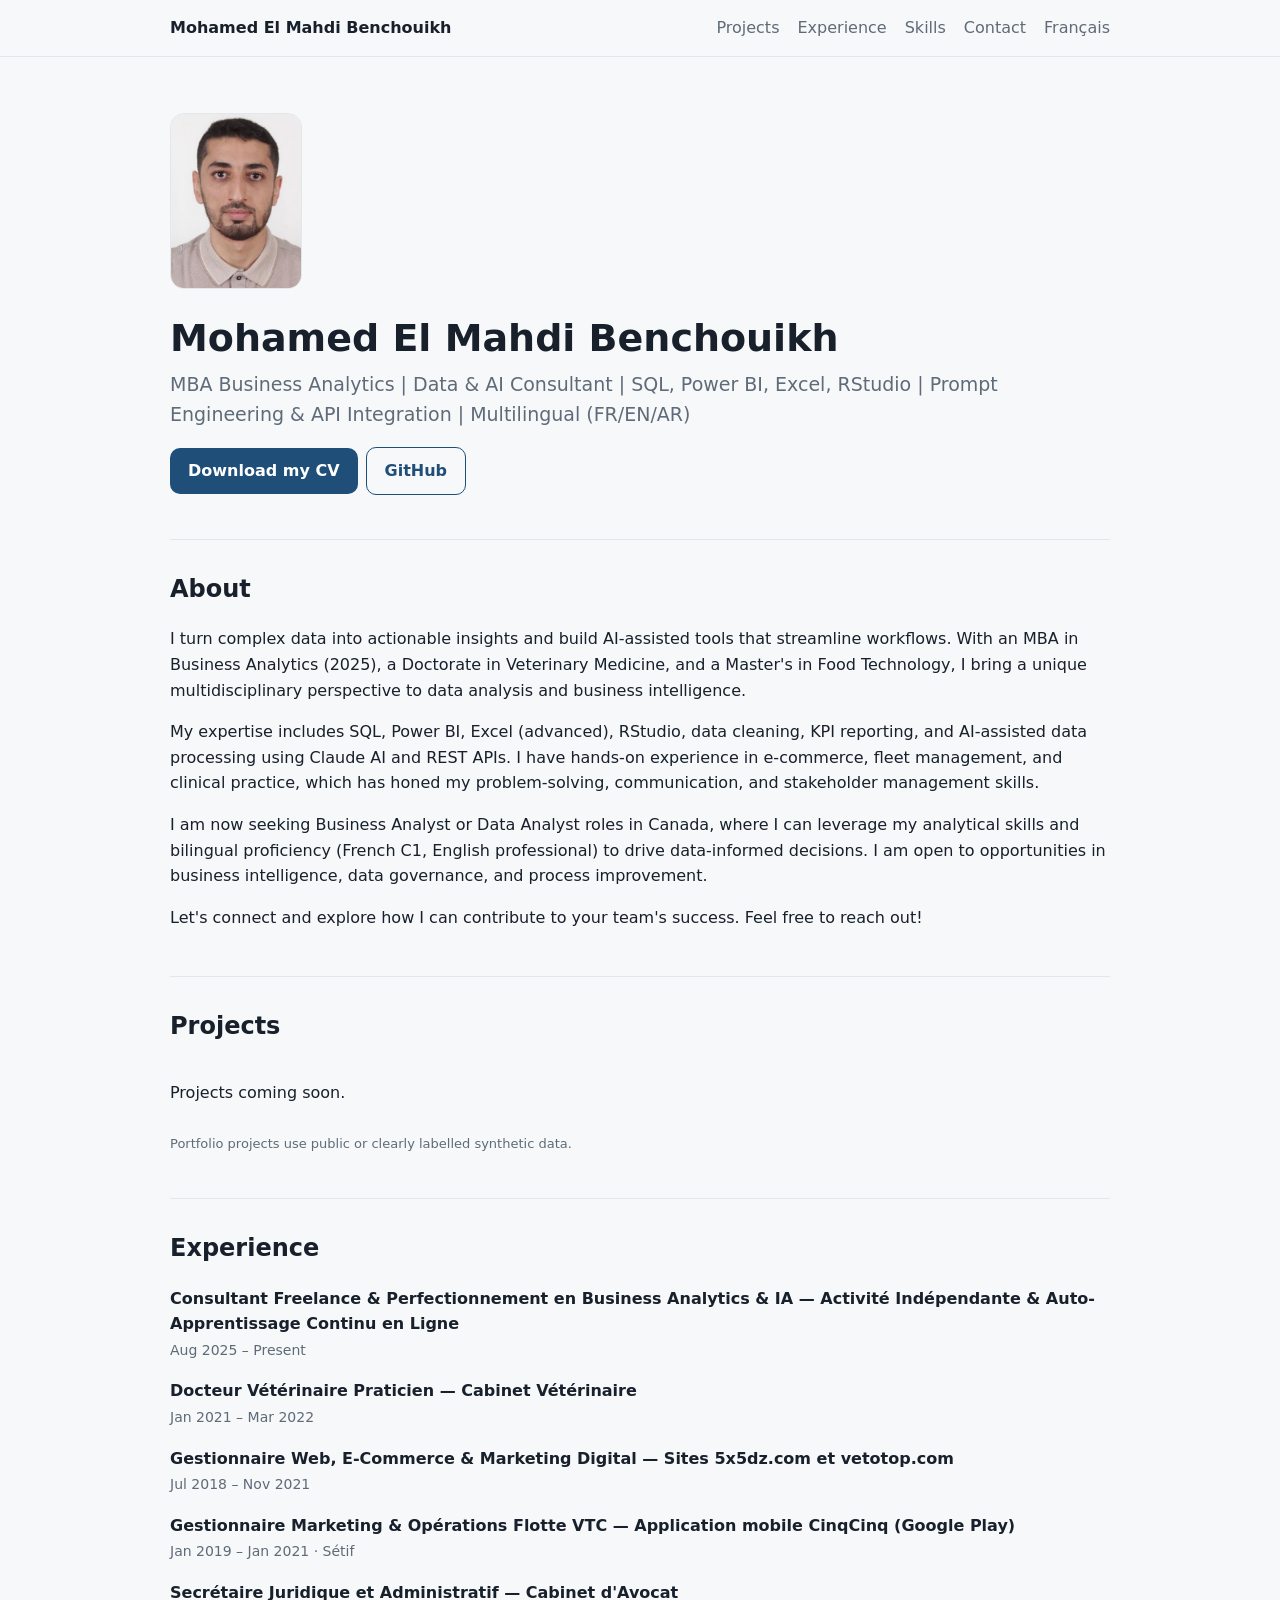
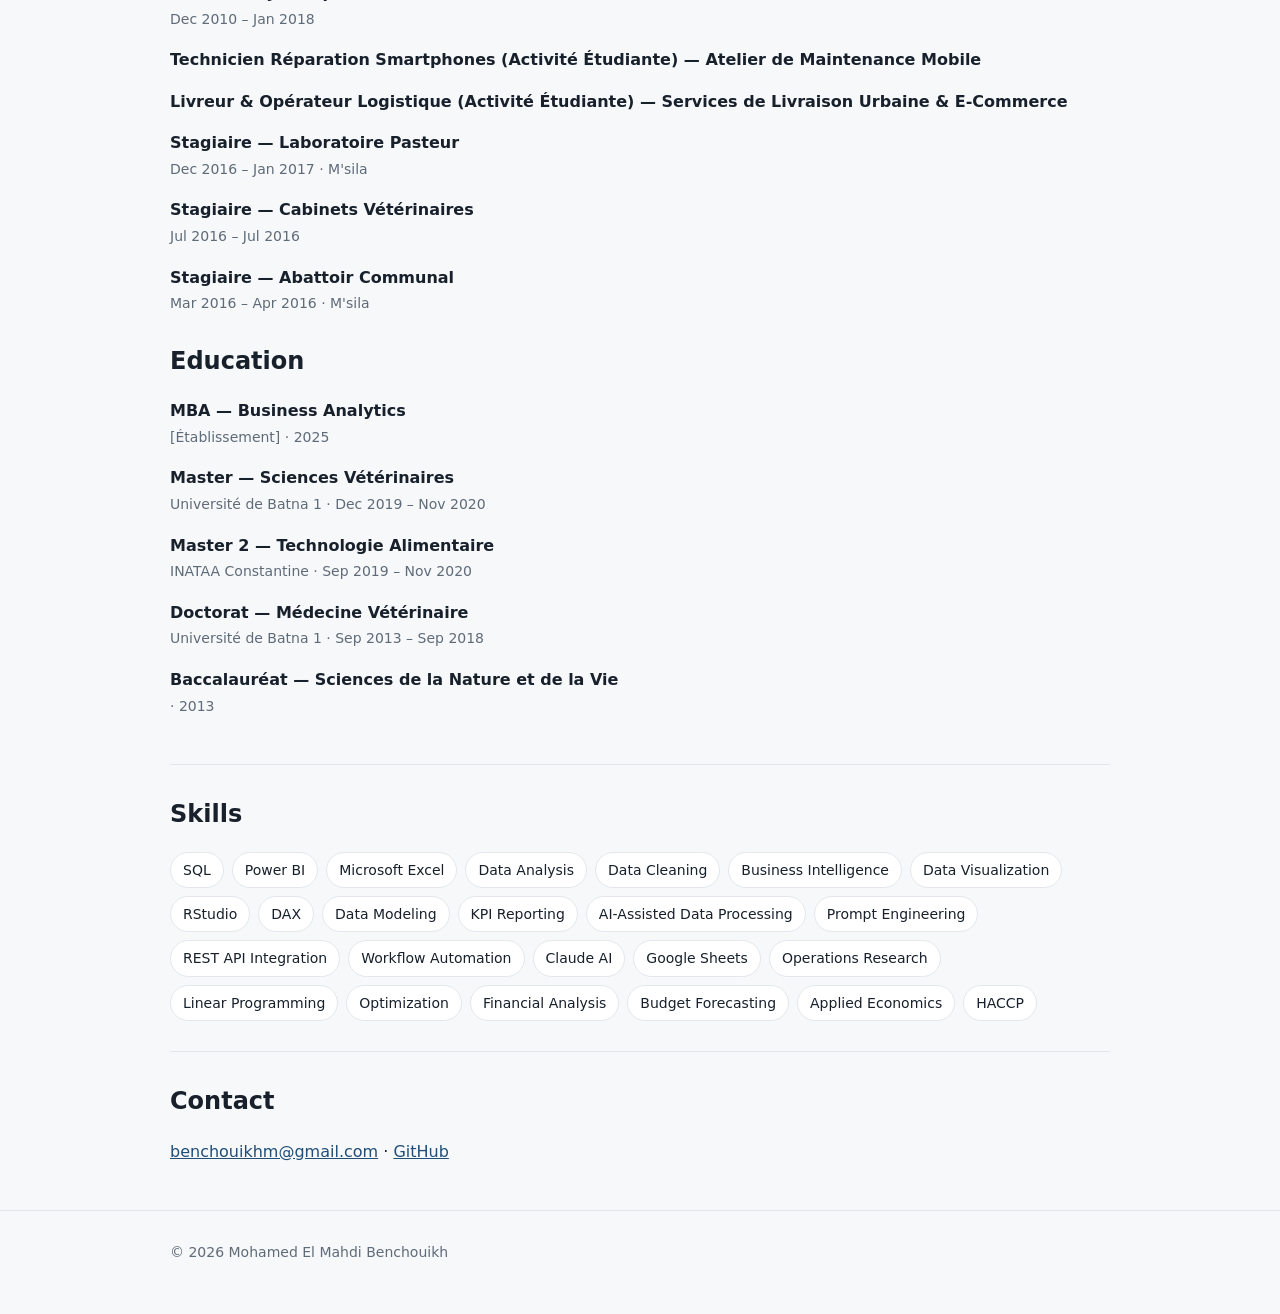
==== index.html @ 4b55a177 "Update portfolio" ====
<!doctype html>
<html lang="en">
<head>
<meta charset="utf-8" />
<meta name="viewport" content="width=device-width, initial-scale=1" />
<title>Mohamed El Mahdi Benchouikh — MBA Business Analytics</title>
<meta name="description" content="MBA Business Analytics | Data &amp; AI Consultant | SQL, Power BI, Excel, RStudio | Prompt Engineering &amp; API Integration | Multilingual (FR/EN/AR)" />
<link rel="stylesheet" href="assets/style.css" />
<link rel="alternate" hreflang="fr" href="https://bmmahdi.github.io/fr/" />
</head>
<body>
<nav><div class="wrap"><b>Mohamed El Mahdi Benchouikh</b><a href="#projects">Projects</a><a href="#experience">Experience</a><a href="#skills">Skills</a><a href="#contact">Contact</a><a href="fr/" lang="fr">Français</a></div></nav>
<main class="wrap">
<header class="hero">
<img src="assets/photo.jpg" alt="Mohamed El Mahdi Benchouikh" />
<div><h1>Mohamed El Mahdi Benchouikh</h1><p class="head">MBA Business Analytics | Data &amp; AI Consultant | SQL, Power BI, Excel, RStudio | Prompt Engineering &amp; API Integration | Multilingual (FR/EN/AR)</p>
<a class="btn" href="assets/cv-en.pdf">Download my CV</a><a class="btn ghost" href="https://github.com/bmmahdi">GitHub</a></div>
</header>
<section id="about"><h2>About</h2><p>I turn complex data into actionable insights and build AI-assisted tools that streamline workflows. With an MBA in Business Analytics (2025), a Doctorate in Veterinary Medicine, and a Master's in Food Technology, I bring a unique multidisciplinary perspective to data analysis and business intelligence.</p><p>My expertise includes SQL, Power BI, Excel (advanced), RStudio, data cleaning, KPI reporting, and AI-assisted data processing using Claude AI and REST APIs. I have hands-on experience in e-commerce, fleet management, and clinical practice, which has honed my problem-solving, communication, and stakeholder management skills.</p><p>I am now seeking Business Analyst or Data Analyst roles in Canada, where I can leverage my analytical skills and bilingual proficiency (French C1, English professional) to drive data-informed decisions. I am open to opportunities in business intelligence, data governance, and process improvement.</p><p>Let's connect and explore how I can contribute to your team's success. Feel free to reach out!</p></section>
<section id="projects"><h2>Projects</h2><div class="cards">
<p>Projects coming soon.</p>
</div><p style="color:var(--muted);font-size:13px">Portfolio projects use public or clearly labelled synthetic data.</p></section>
<section id="experience"><h2>Experience</h2>
<div class="item"><b>Consultant Freelance &amp; Perfectionnement en Business Analytics &amp; IA — Activité Indépendante &amp; Auto-Apprentissage Continu en Ligne</b><span>Aug 2025 – Present</span></div>
<div class="item"><b>Docteur Vétérinaire Praticien — Cabinet Vétérinaire</b><span>Jan 2021 – Mar 2022</span></div>
<div class="item"><b>Gestionnaire Web, E-Commerce &amp; Marketing Digital — Sites 5x5dz.com et vetotop.com</b><span>Jul 2018 – Nov 2021</span></div>
<div class="item"><b>Gestionnaire Marketing &amp; Opérations Flotte VTC — Application mobile CinqCinq (Google Play)</b><span>Jan 2019 – Jan 2021 · Sétif</span></div>
<div class="item"><b>Secrétaire Juridique et Administratif — Cabinet d'Avocat</b><span>Dec 2010 – Jan 2018</span></div>
<div class="item"><b>Technicien Réparation Smartphones (Activité Étudiante) — Atelier de Maintenance Mobile</b><span></span></div>
<div class="item"><b>Livreur &amp; Opérateur Logistique (Activité Étudiante) — Services de Livraison Urbaine &amp; E-Commerce</b><span></span></div>
<div class="item"><b>Stagiaire — Laboratoire Pasteur</b><span>Dec 2016 – Jan 2017 · M'sila</span></div>
<div class="item"><b>Stagiaire — Cabinets Vétérinaires</b><span>Jul 2016 – Jul 2016</span></div>
<div class="item"><b>Stagiaire — Abattoir Communal</b><span>Mar 2016 – Apr 2016 · M'sila</span></div>
<h2 style="margin-top:26px">Education</h2>
<div class="item"><b>MBA — Business Analytics</b><span>[Établissement] · 2025</span></div>
<div class="item"><b>Master — Sciences Vétérinaires</b><span>Université de Batna 1 · Dec 2019 – Nov 2020</span></div>
<div class="item"><b>Master 2 — Technologie Alimentaire</b><span>INATAA Constantine · Sep 2019 – Nov 2020</span></div>
<div class="item"><b>Doctorat — Médecine Vétérinaire</b><span>Université de Batna 1 · Sep 2013 – Sep 2018</span></div>
<div class="item"><b>Baccalauréat — Sciences de la Nature et de la Vie</b><span> · 2013</span></div>

</section>
<section id="skills"><h2>Skills</h2><div class="chips"><span class="chip">SQL</span><span class="chip">Power BI</span><span class="chip">Microsoft Excel</span><span class="chip">Data Analysis</span><span class="chip">Data Cleaning</span><span class="chip">Business Intelligence</span><span class="chip">Data Visualization</span><span class="chip">RStudio</span><span class="chip">DAX</span><span class="chip">Data Modeling</span><span class="chip">KPI Reporting</span><span class="chip">AI-Assisted Data Processing</span><span class="chip">Prompt Engineering</span><span class="chip">REST API Integration</span><span class="chip">Workflow Automation</span><span class="chip">Claude AI</span><span class="chip">Google Sheets</span><span class="chip">Operations Research</span><span class="chip">Linear Programming</span><span class="chip">Optimization</span><span class="chip">Financial Analysis</span><span class="chip">Budget Forecasting</span><span class="chip">Applied Economics</span><span class="chip">HACCP</span></div></section>
<section id="contact"><h2>Contact</h2><p><a href="mailto:benchouikhm@gmail.com">benchouikhm@gmail.com</a> · <a href="https://github.com/bmmahdi">GitHub</a></p></section>
</main>
<footer><div class="wrap">© 2026 Mohamed El Mahdi Benchouikh</div></footer>
</body>
</html>
---- assets/style.css ----
:root{--bg:#f7f8fa;--panel:#fff;--text:#17202b;--muted:#5f6b78;--line:#e3e7ec;--accent:#1f4e79}
@media (prefers-color-scheme:dark){:root{--bg:#0e1319;--panel:#161c24;--text:#e8edf2;--muted:#9aa6b2;--line:#28313c;--accent:#80b4ea}}
*{box-sizing:border-box}html{scroll-behavior:smooth}body{margin:0;background:var(--bg);color:var(--text);font:16px/1.6 system-ui,"Segoe UI",Roboto,sans-serif}
a{color:var(--accent)}.wrap{max-width:980px;margin:auto;padding:0 20px}
nav{position:sticky;top:0;background:var(--bg);border-bottom:1px solid var(--line);z-index:2}nav .wrap{display:flex;gap:18px;align-items:center;height:56px;overflow-x:auto}
nav b{margin-right:auto;white-space:nowrap}nav a{text-decoration:none;color:var(--muted);white-space:nowrap}nav a:hover{color:var(--accent)}
.hero{display:flex;gap:28px;align-items:center;padding:56px 0 36px;flex-wrap:wrap}.hero img{width:132px;height:176px;object-fit:cover;border-radius:14px;border:1px solid var(--line)}
.hero h1{font-size:38px;line-height:1.15;margin:0}.hero .head{font-size:19px;color:var(--muted);margin:8px 0 18px}
.btn{display:inline-block;padding:10px 18px;border-radius:10px;background:var(--accent);color:#fff;text-decoration:none;font-weight:600;margin:0 8px 8px 0}
.btn.ghost{background:transparent;color:var(--accent);border:1px solid var(--accent)}
section{padding:30px 0;border-top:1px solid var(--line)}h2{font-size:24px;margin:0 0 18px}
.cards{display:grid;grid-template-columns:repeat(auto-fit,minmax(min(100%,280px),1fr));gap:16px}
.card{background:var(--panel);border:1px solid var(--line);border-radius:14px;padding:18px;display:flex;flex-direction:column;gap:8px}
.card h3{margin:0;font-size:18px}.card p{margin:0;color:var(--muted)}.tags{display:flex;flex-wrap:wrap;gap:6px}
.tag{font-size:12px;padding:2px 10px;border-radius:999px;border:1px solid var(--line);color:var(--muted)}
.links{margin-top:auto;display:flex;gap:14px}.item{margin-bottom:16px}.item b{display:block}.item span{color:var(--muted);font-size:14px}
.chips{display:flex;flex-wrap:wrap;gap:8px}.chip{padding:6px 12px;border-radius:999px;background:var(--panel);border:1px solid var(--line);font-size:14px}
footer{padding:30px 0 50px;color:var(--muted);font-size:14px;border-top:1px solid var(--line)}
@media (forced-colors:active){.btn{border:2px solid ButtonText}}
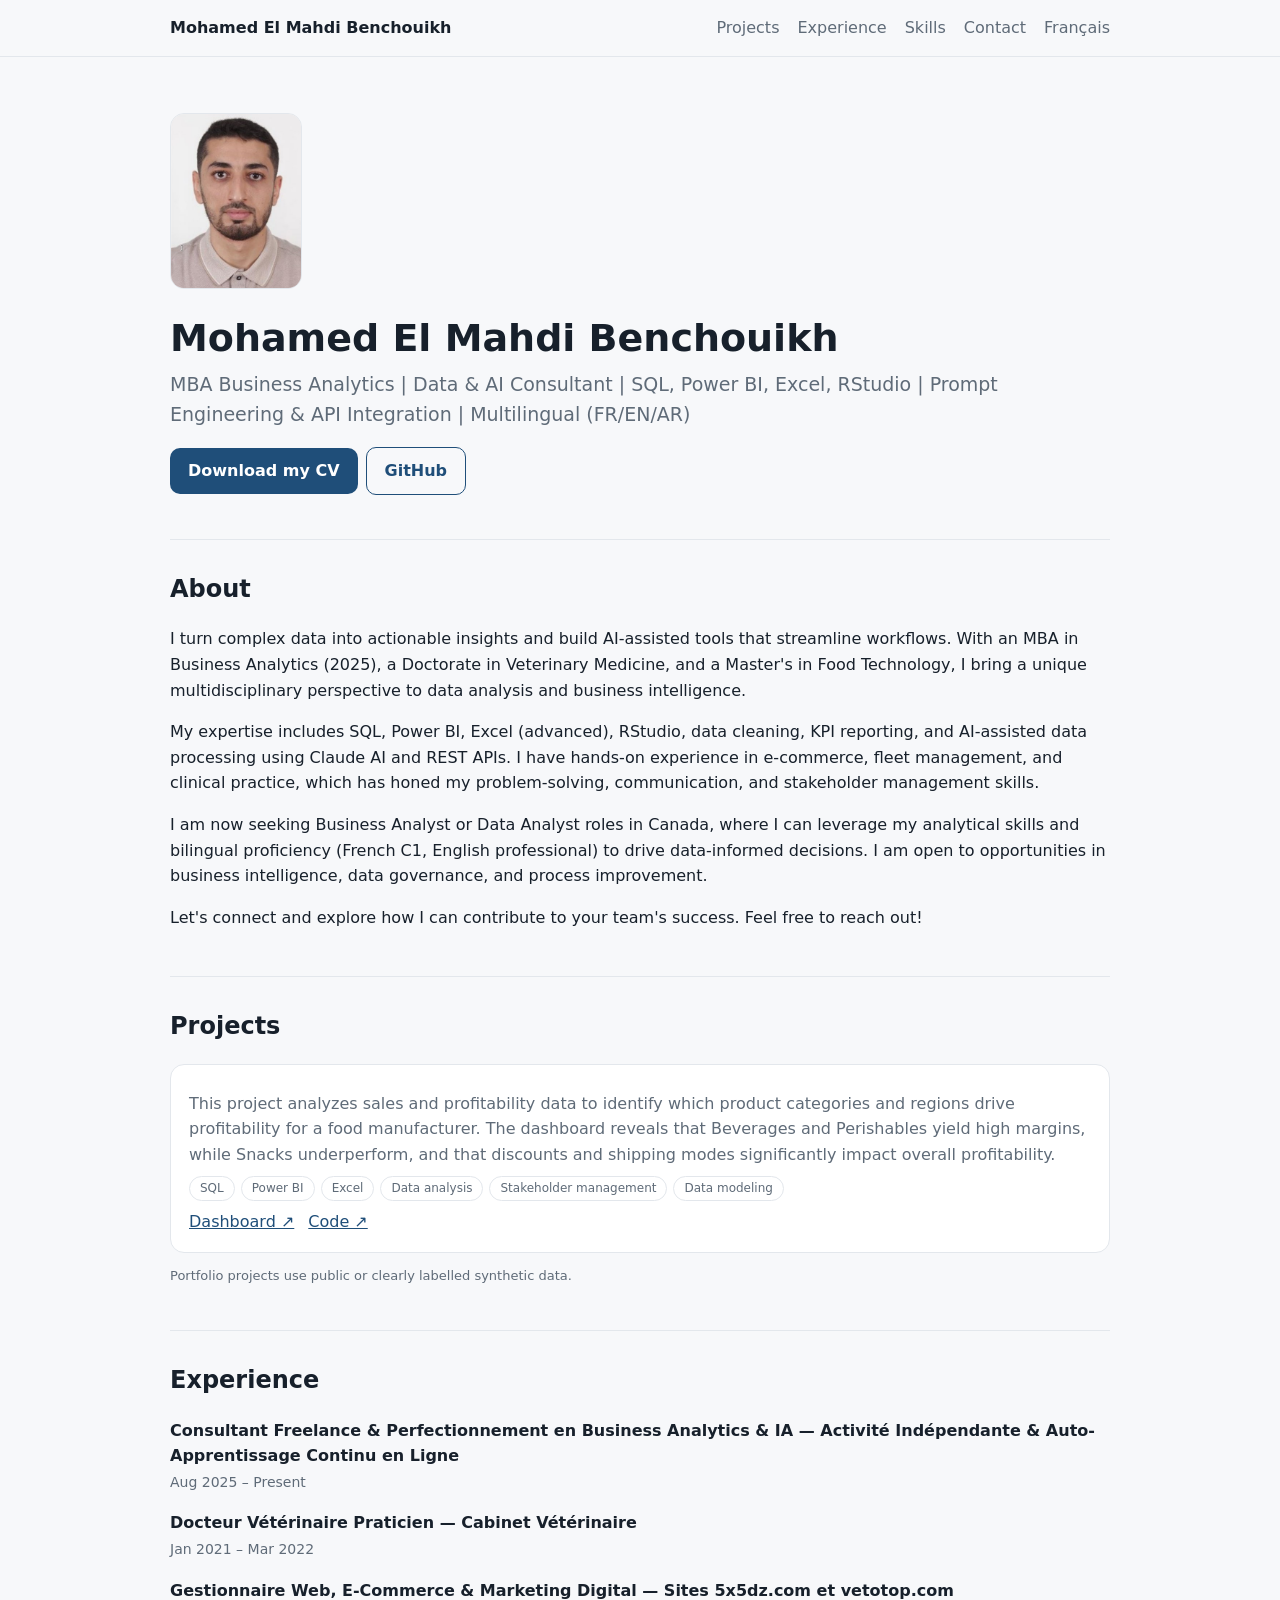
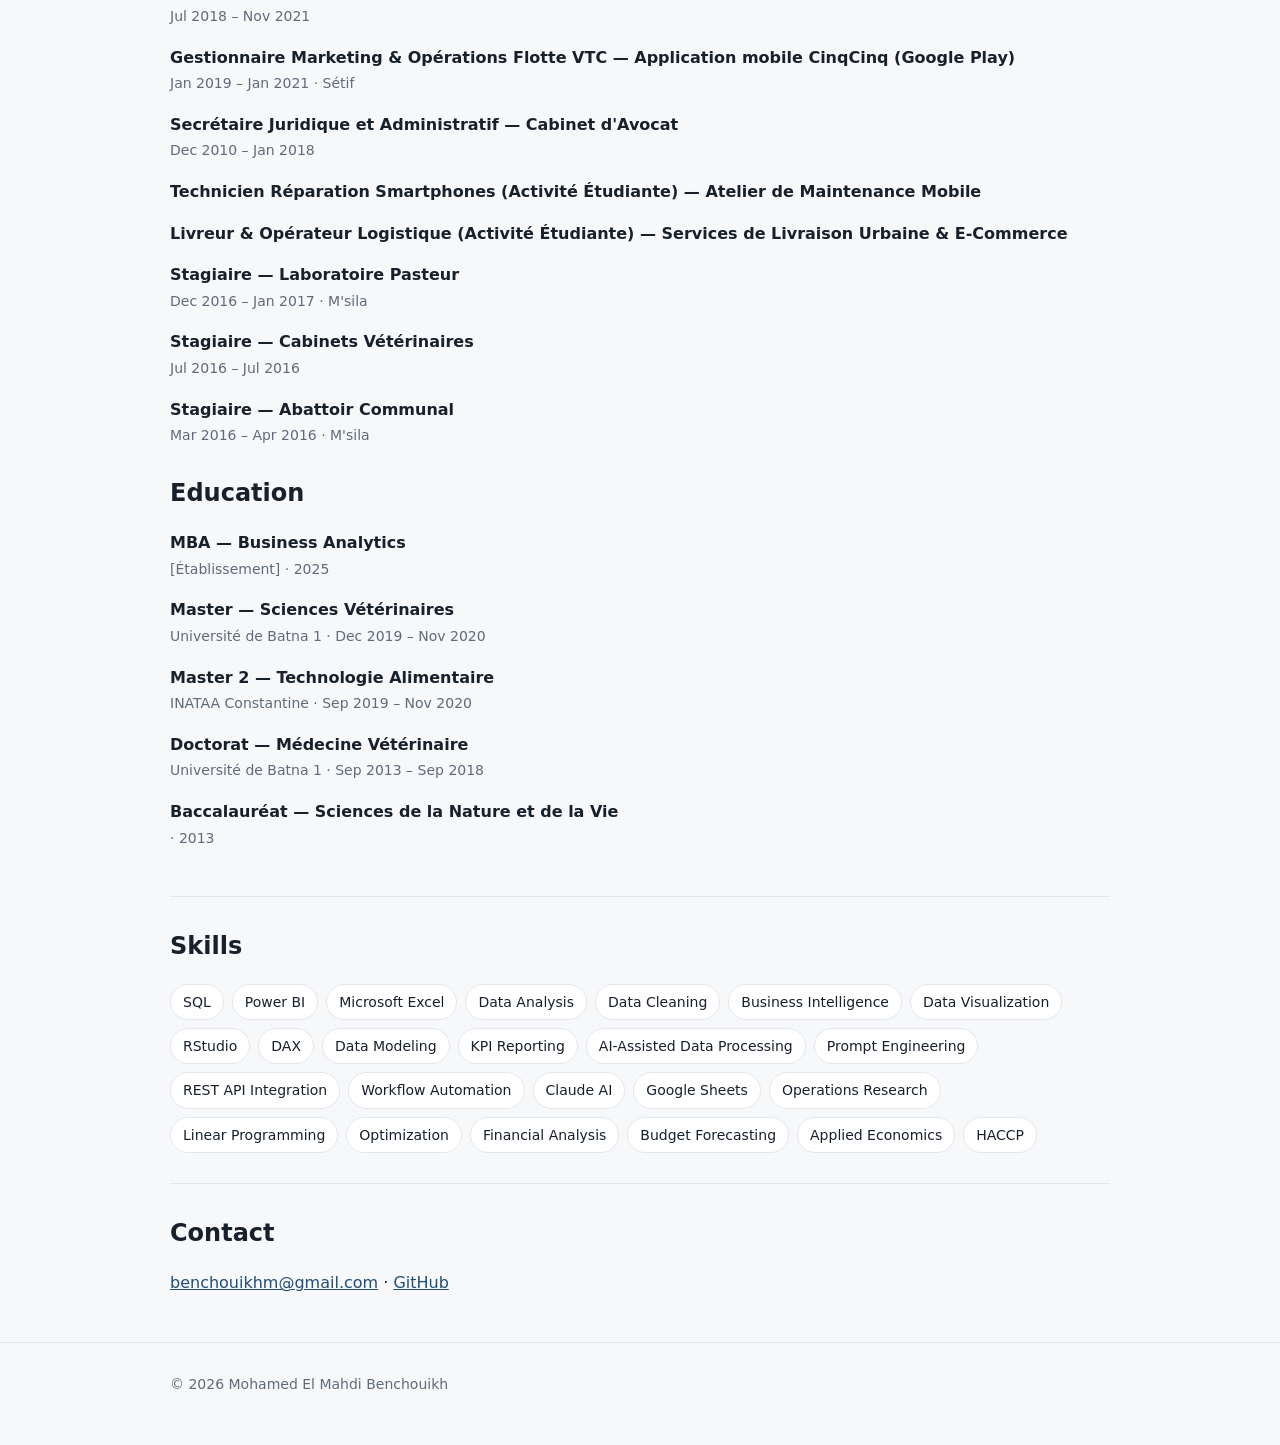
==== commit 5bd64497: "Update portfolio" ====
--- a/index.html
+++ b/index.html
@@ -18,7 +18,7 @@
 </header>
 <section id="about"><h2>About</h2><p>I turn complex data into actionable insights and build AI-assisted tools that streamline workflows. With an MBA in Business Analytics (2025), a Doctorate in Veterinary Medicine, and a Master's in Food Technology, I bring a unique multidisciplinary perspective to data analysis and business intelligence.</p><p>My expertise includes SQL, Power BI, Excel (advanced), RStudio, data cleaning, KPI reporting, and AI-assisted data processing using Claude AI and REST APIs. I have hands-on experience in e-commerce, fleet management, and clinical practice, which has honed my problem-solving, communication, and stakeholder management skills.</p><p>I am now seeking Business Analyst or Data Analyst roles in Canada, where I can leverage my analytical skills and bilingual proficiency (French C1, English professional) to drive data-informed decisions. I am open to opportunities in business intelligence, data governance, and process improvement.</p><p>Let's connect and explore how I can contribute to your team's success. Feel free to reach out!</p></section>
 <section id="projects"><h2>Projects</h2><div class="cards">
-<p>Projects coming soon.</p>
+<article class="card"><h3></h3><p>This project analyzes sales and profitability data to identify which product categories and regions drive profitability for a food manufacturer. The dashboard reveals that Beverages and Perishables yield high margins, while Snacks underperform, and that discounts and shipping modes significantly impact overall profitability.</p><div class="tags"><span class="tag">SQL</span><span class="tag">Power BI</span><span class="tag">Excel</span><span class="tag">Data analysis</span><span class="tag">Stakeholder management</span><span class="tag">Data modeling</span></div><div class="links"><a href="https://bmmahdi.github.io/food-supply-chain-sales-dashboard/">Dashboard ↗</a><a href="https://github.com/bmmahdi/food-supply-chain-sales-dashboard">Code ↗</a></div></article>
 </div><p style="color:var(--muted);font-size:13px">Portfolio projects use public or clearly labelled synthetic data.</p></section>
 <section id="experience"><h2>Experience</h2>
 <div class="item"><b>Consultant Freelance &amp; Perfectionnement en Business Analytics &amp; IA — Activité Indépendante &amp; Auto-Apprentissage Continu en Ligne</b><span>Aug 2025 – Present</span></div>
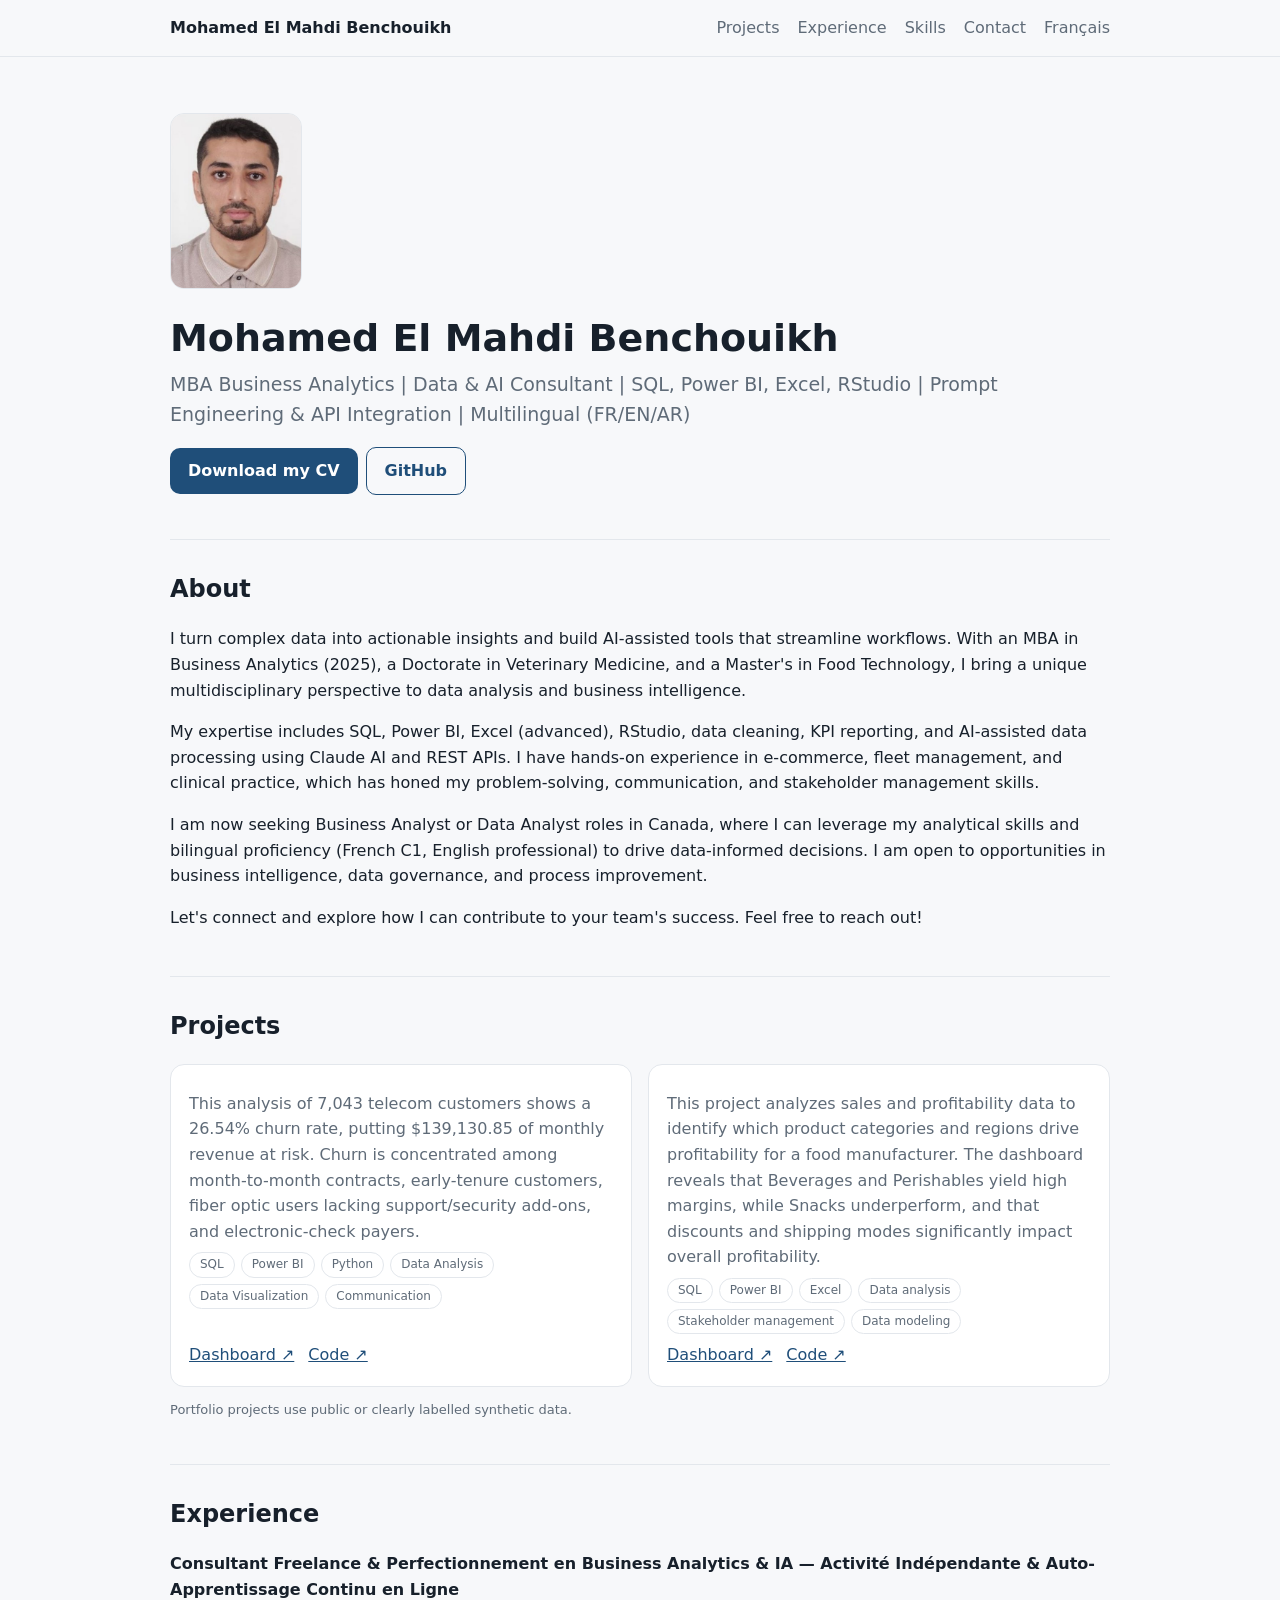
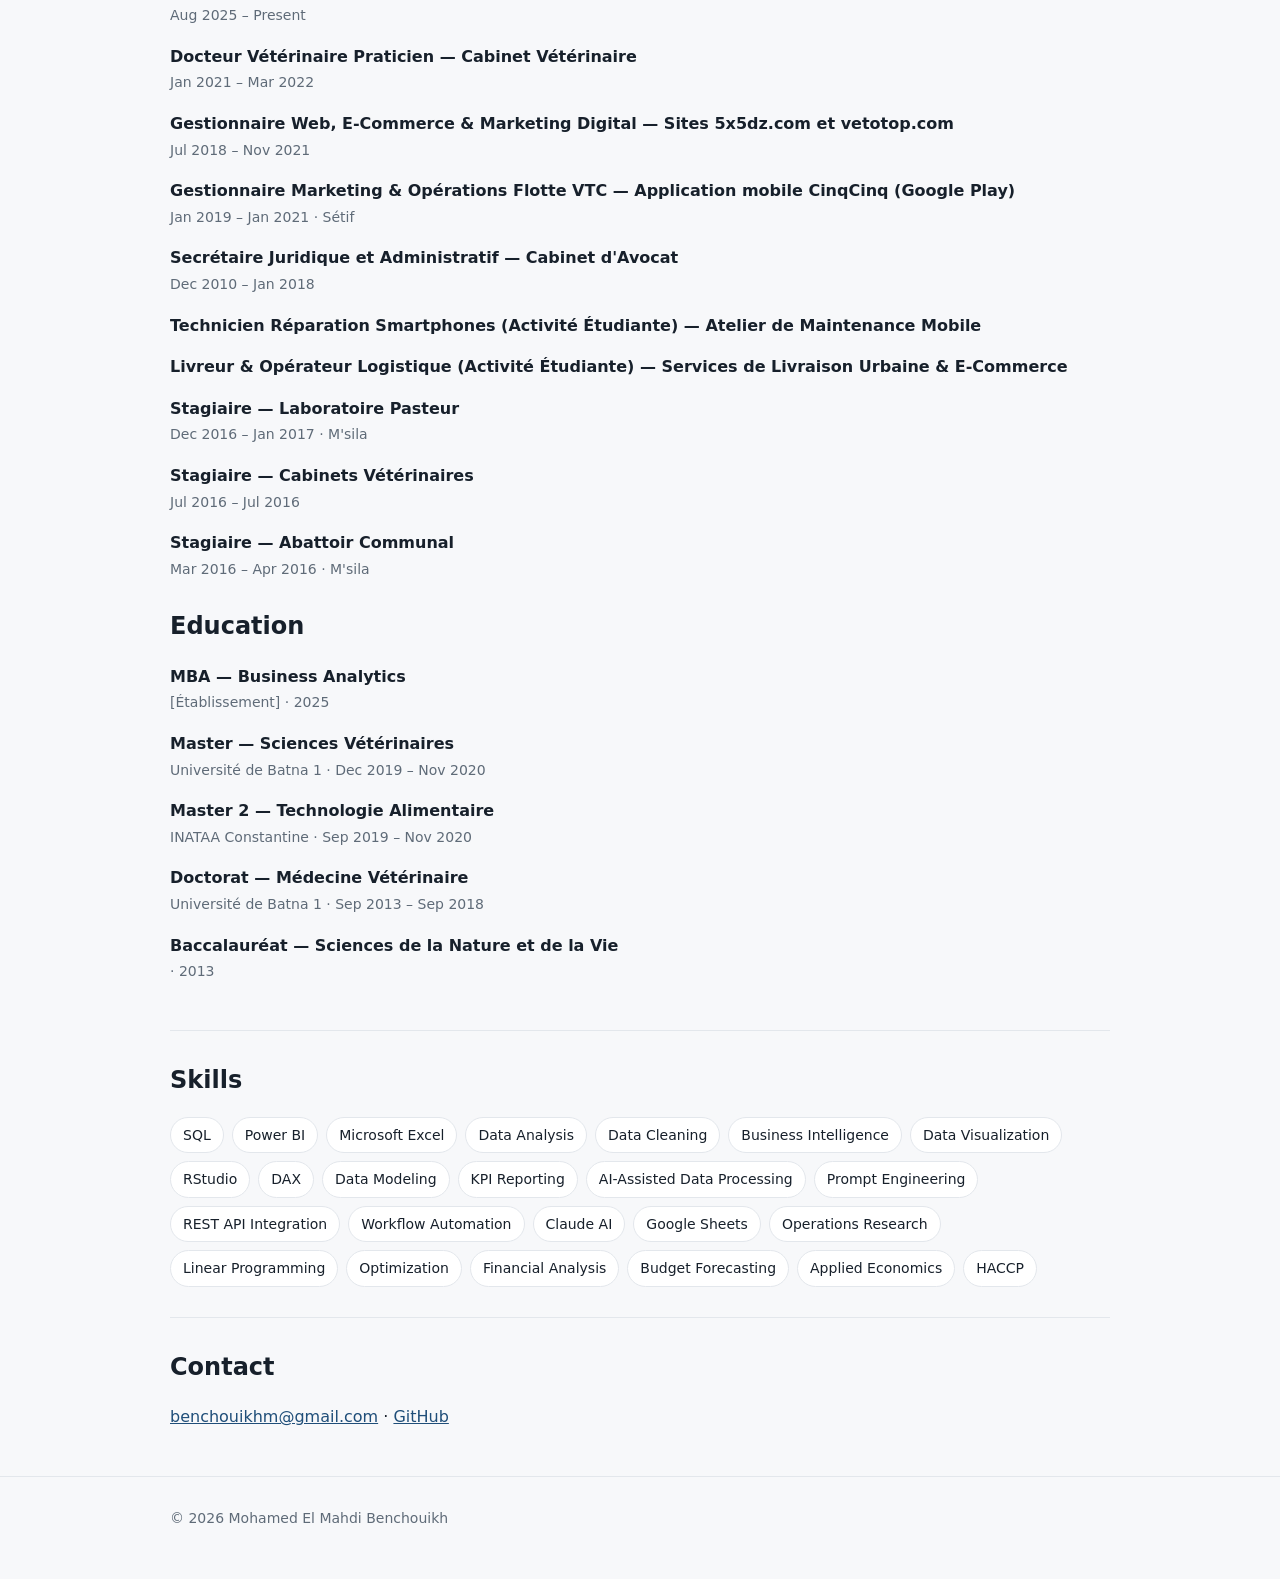
==== commit e93b4431: "Update portfolio" ====
--- a/index.html
+++ b/index.html
@@ -18,6 +18,7 @@
 </header>
 <section id="about"><h2>About</h2><p>I turn complex data into actionable insights and build AI-assisted tools that streamline workflows. With an MBA in Business Analytics (2025), a Doctorate in Veterinary Medicine, and a Master's in Food Technology, I bring a unique multidisciplinary perspective to data analysis and business intelligence.</p><p>My expertise includes SQL, Power BI, Excel (advanced), RStudio, data cleaning, KPI reporting, and AI-assisted data processing using Claude AI and REST APIs. I have hands-on experience in e-commerce, fleet management, and clinical practice, which has honed my problem-solving, communication, and stakeholder management skills.</p><p>I am now seeking Business Analyst or Data Analyst roles in Canada, where I can leverage my analytical skills and bilingual proficiency (French C1, English professional) to drive data-informed decisions. I am open to opportunities in business intelligence, data governance, and process improvement.</p><p>Let's connect and explore how I can contribute to your team's success. Feel free to reach out!</p></section>
 <section id="projects"><h2>Projects</h2><div class="cards">
+<article class="card"><h3></h3><p>This analysis of 7,043 telecom customers shows a 26.54% churn rate, putting $139,130.85 of monthly revenue at risk. Churn is concentrated among month-to-month contracts, early-tenure customers, fiber optic users lacking support/security add-ons, and electronic-check payers.</p><div class="tags"><span class="tag">SQL</span><span class="tag">Power BI</span><span class="tag">Python</span><span class="tag">Data Analysis</span><span class="tag">Data Visualization</span><span class="tag">Communication</span></div><div class="links"><a href="https://bmmahdi.github.io/telecom-churn-analysis-retention/">Dashboard ↗</a><a href="https://github.com/bmmahdi/telecom-churn-analysis-retention">Code ↗</a></div></article>
 <article class="card"><h3></h3><p>This project analyzes sales and profitability data to identify which product categories and regions drive profitability for a food manufacturer. The dashboard reveals that Beverages and Perishables yield high margins, while Snacks underperform, and that discounts and shipping modes significantly impact overall profitability.</p><div class="tags"><span class="tag">SQL</span><span class="tag">Power BI</span><span class="tag">Excel</span><span class="tag">Data analysis</span><span class="tag">Stakeholder management</span><span class="tag">Data modeling</span></div><div class="links"><a href="https://bmmahdi.github.io/food-supply-chain-sales-dashboard/">Dashboard ↗</a><a href="https://github.com/bmmahdi/food-supply-chain-sales-dashboard">Code ↗</a></div></article>
 </div><p style="color:var(--muted);font-size:13px">Portfolio projects use public or clearly labelled synthetic data.</p></section>
 <section id="experience"><h2>Experience</h2>
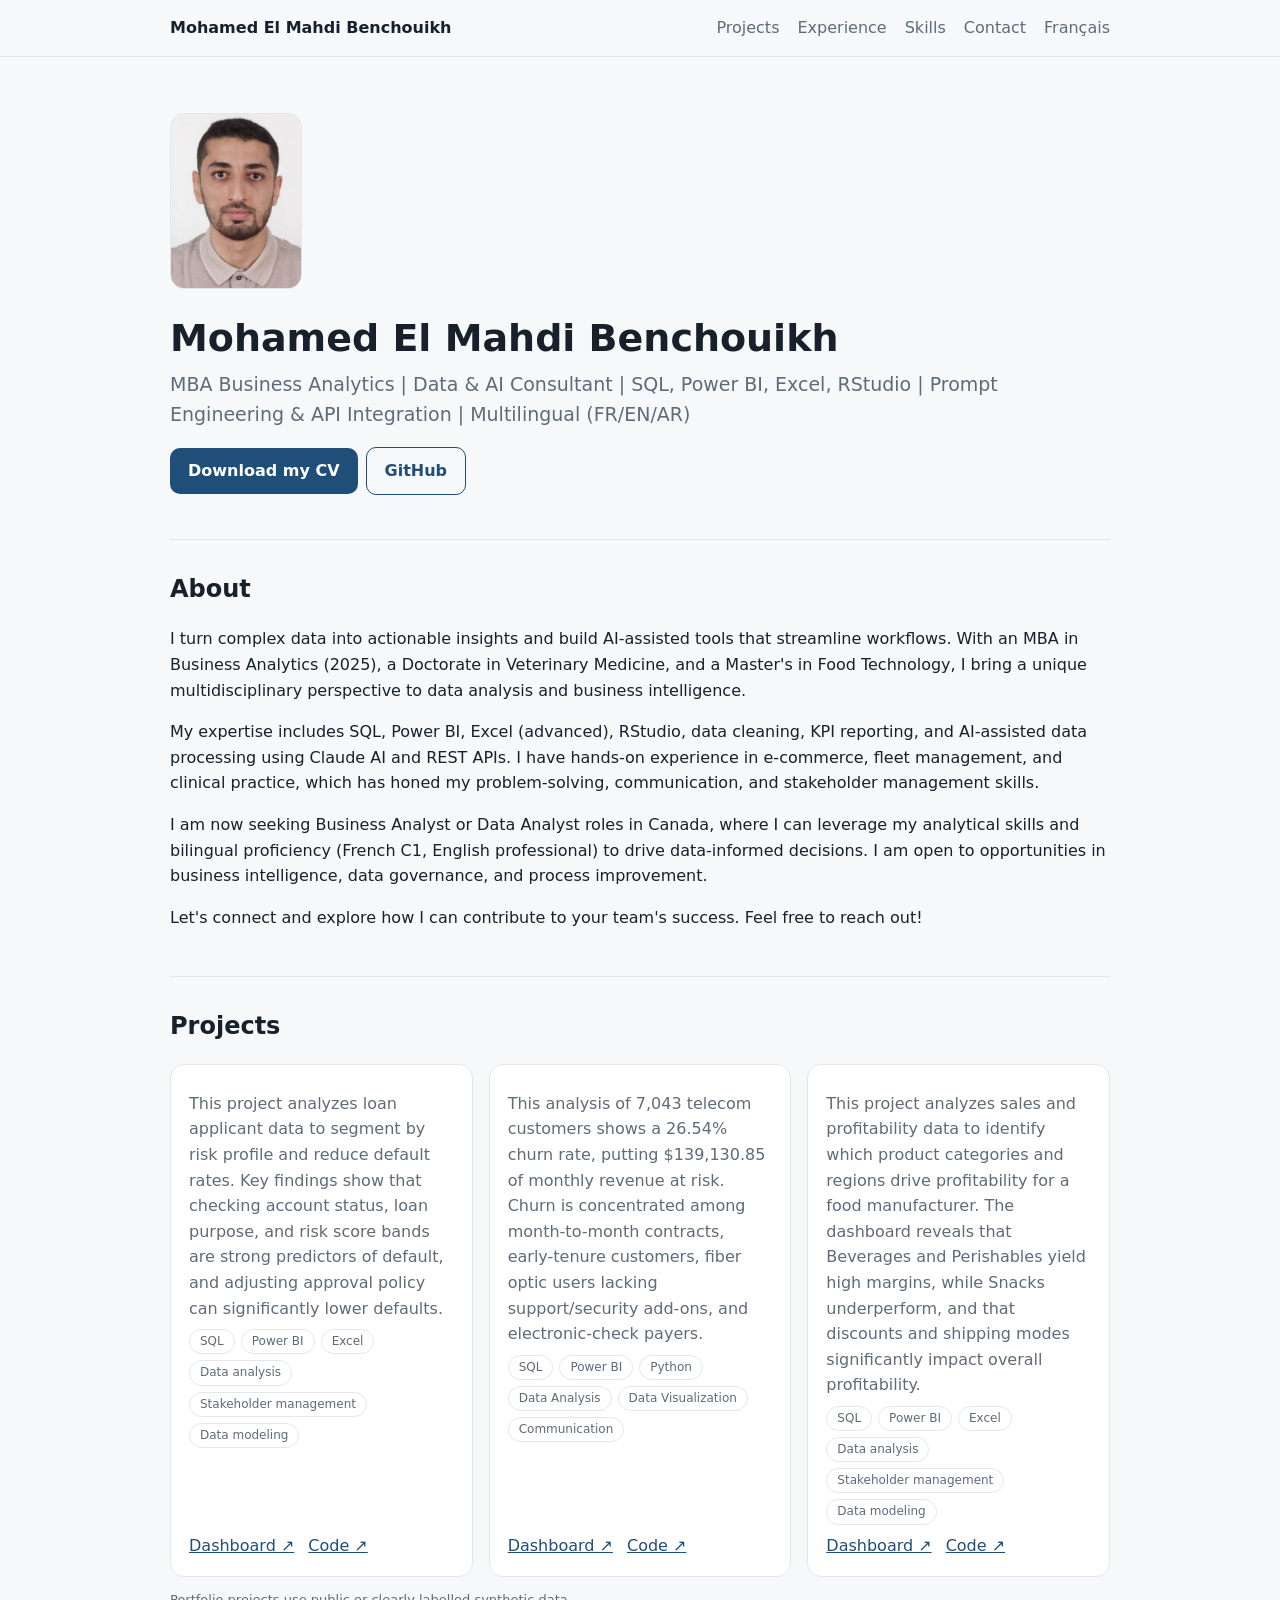
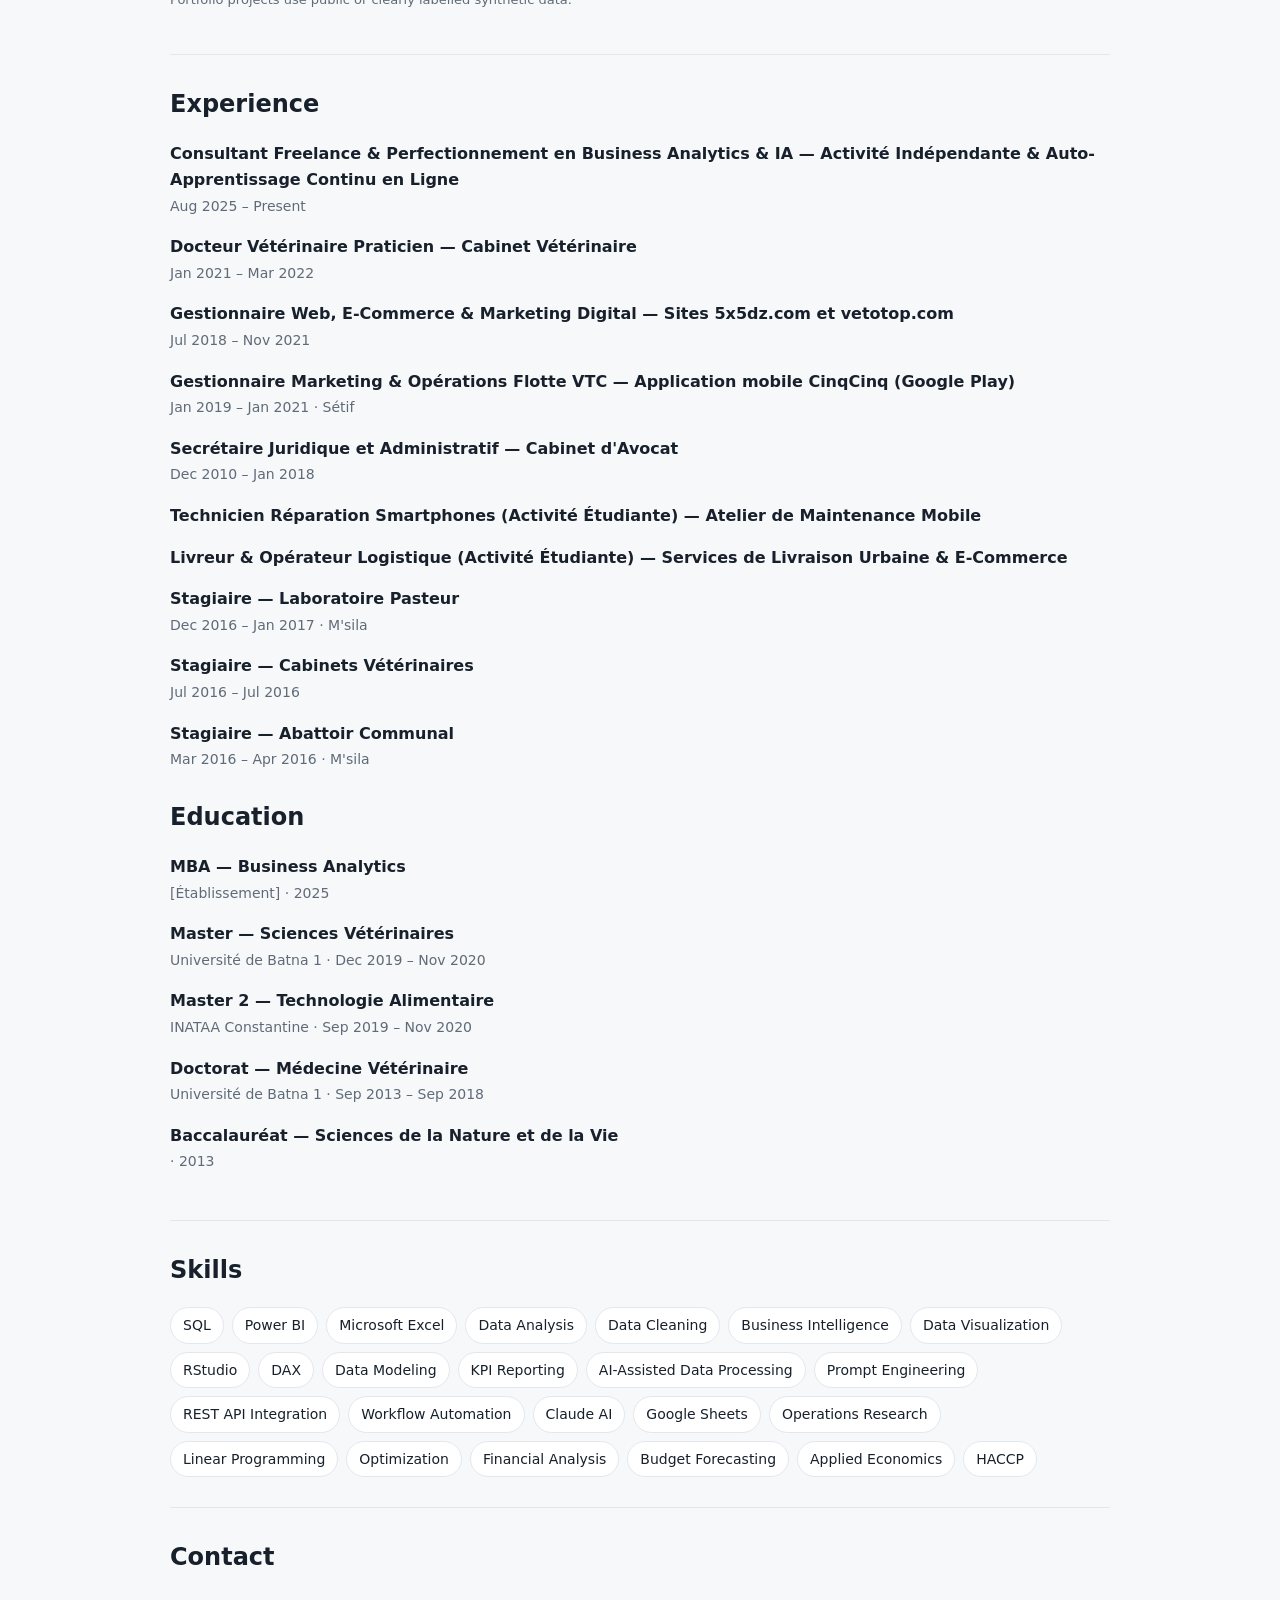
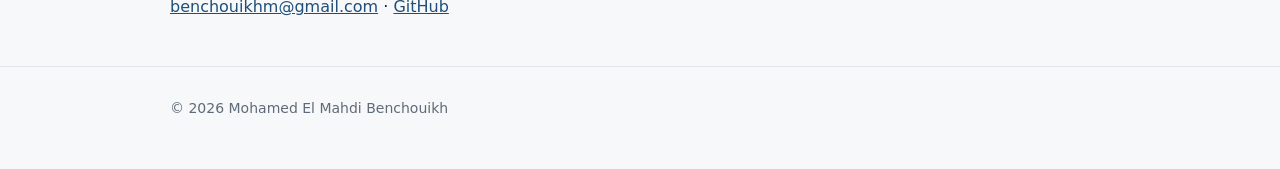
==== commit 8d9d5c15: "Update portfolio" ====
--- a/index.html
+++ b/index.html
@@ -18,6 +18,7 @@
 </header>
 <section id="about"><h2>About</h2><p>I turn complex data into actionable insights and build AI-assisted tools that streamline workflows. With an MBA in Business Analytics (2025), a Doctorate in Veterinary Medicine, and a Master's in Food Technology, I bring a unique multidisciplinary perspective to data analysis and business intelligence.</p><p>My expertise includes SQL, Power BI, Excel (advanced), RStudio, data cleaning, KPI reporting, and AI-assisted data processing using Claude AI and REST APIs. I have hands-on experience in e-commerce, fleet management, and clinical practice, which has honed my problem-solving, communication, and stakeholder management skills.</p><p>I am now seeking Business Analyst or Data Analyst roles in Canada, where I can leverage my analytical skills and bilingual proficiency (French C1, English professional) to drive data-informed decisions. I am open to opportunities in business intelligence, data governance, and process improvement.</p><p>Let's connect and explore how I can contribute to your team's success. Feel free to reach out!</p></section>
 <section id="projects"><h2>Projects</h2><div class="cards">
+<article class="card"><h3></h3><p>This project analyzes loan applicant data to segment by risk profile and reduce default rates. Key findings show that checking account status, loan purpose, and risk score bands are strong predictors of default, and adjusting approval policy can significantly lower defaults.</p><div class="tags"><span class="tag">SQL</span><span class="tag">Power BI</span><span class="tag">Excel</span><span class="tag">Data analysis</span><span class="tag">Stakeholder management</span><span class="tag">Data modeling</span></div><div class="links"><a href="https://bmmahdi.github.io/credit-risk-dashboard-retail-bank/">Dashboard ↗</a><a href="https://github.com/bmmahdi/credit-risk-dashboard-retail-bank">Code ↗</a></div></article>
 <article class="card"><h3></h3><p>This analysis of 7,043 telecom customers shows a 26.54% churn rate, putting $139,130.85 of monthly revenue at risk. Churn is concentrated among month-to-month contracts, early-tenure customers, fiber optic users lacking support/security add-ons, and electronic-check payers.</p><div class="tags"><span class="tag">SQL</span><span class="tag">Power BI</span><span class="tag">Python</span><span class="tag">Data Analysis</span><span class="tag">Data Visualization</span><span class="tag">Communication</span></div><div class="links"><a href="https://bmmahdi.github.io/telecom-churn-analysis-retention/">Dashboard ↗</a><a href="https://github.com/bmmahdi/telecom-churn-analysis-retention">Code ↗</a></div></article>
 <article class="card"><h3></h3><p>This project analyzes sales and profitability data to identify which product categories and regions drive profitability for a food manufacturer. The dashboard reveals that Beverages and Perishables yield high margins, while Snacks underperform, and that discounts and shipping modes significantly impact overall profitability.</p><div class="tags"><span class="tag">SQL</span><span class="tag">Power BI</span><span class="tag">Excel</span><span class="tag">Data analysis</span><span class="tag">Stakeholder management</span><span class="tag">Data modeling</span></div><div class="links"><a href="https://bmmahdi.github.io/food-supply-chain-sales-dashboard/">Dashboard ↗</a><a href="https://github.com/bmmahdi/food-supply-chain-sales-dashboard">Code ↗</a></div></article>
 </div><p style="color:var(--muted);font-size:13px">Portfolio projects use public or clearly labelled synthetic data.</p></section>
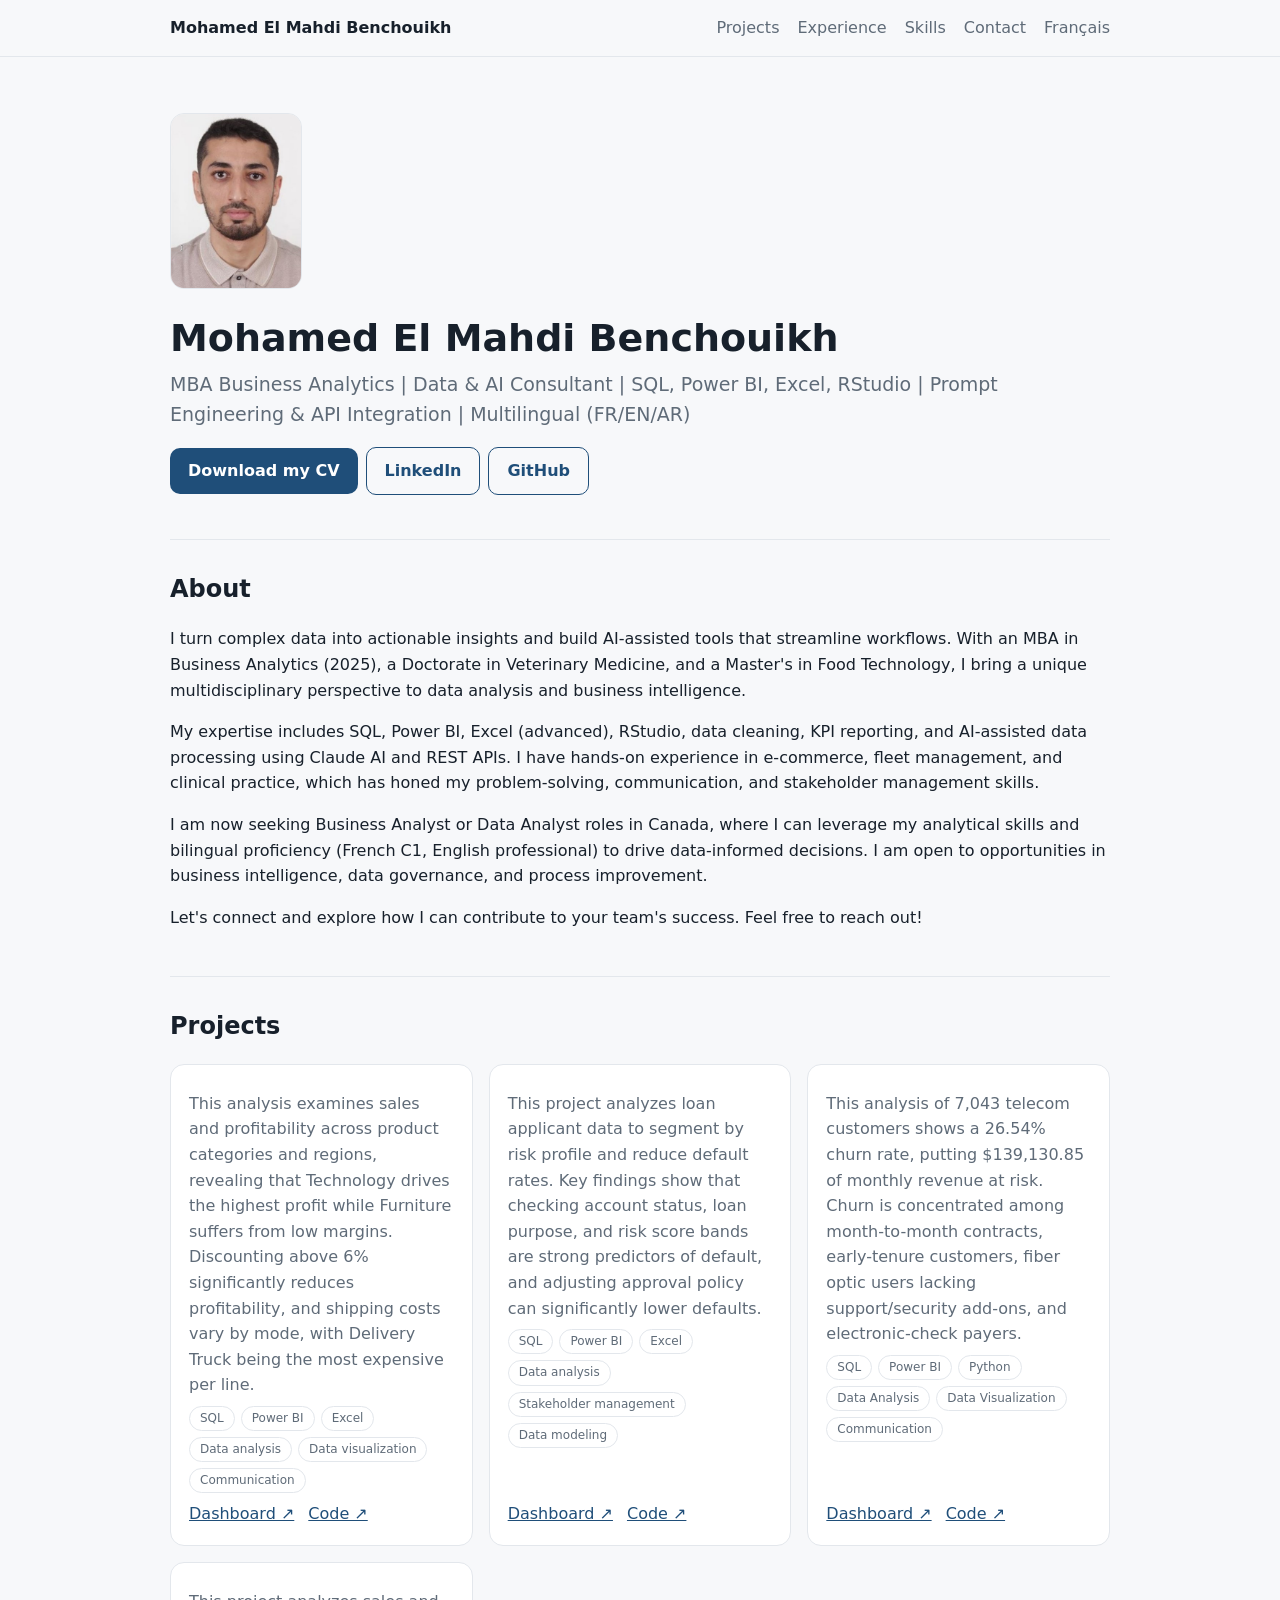
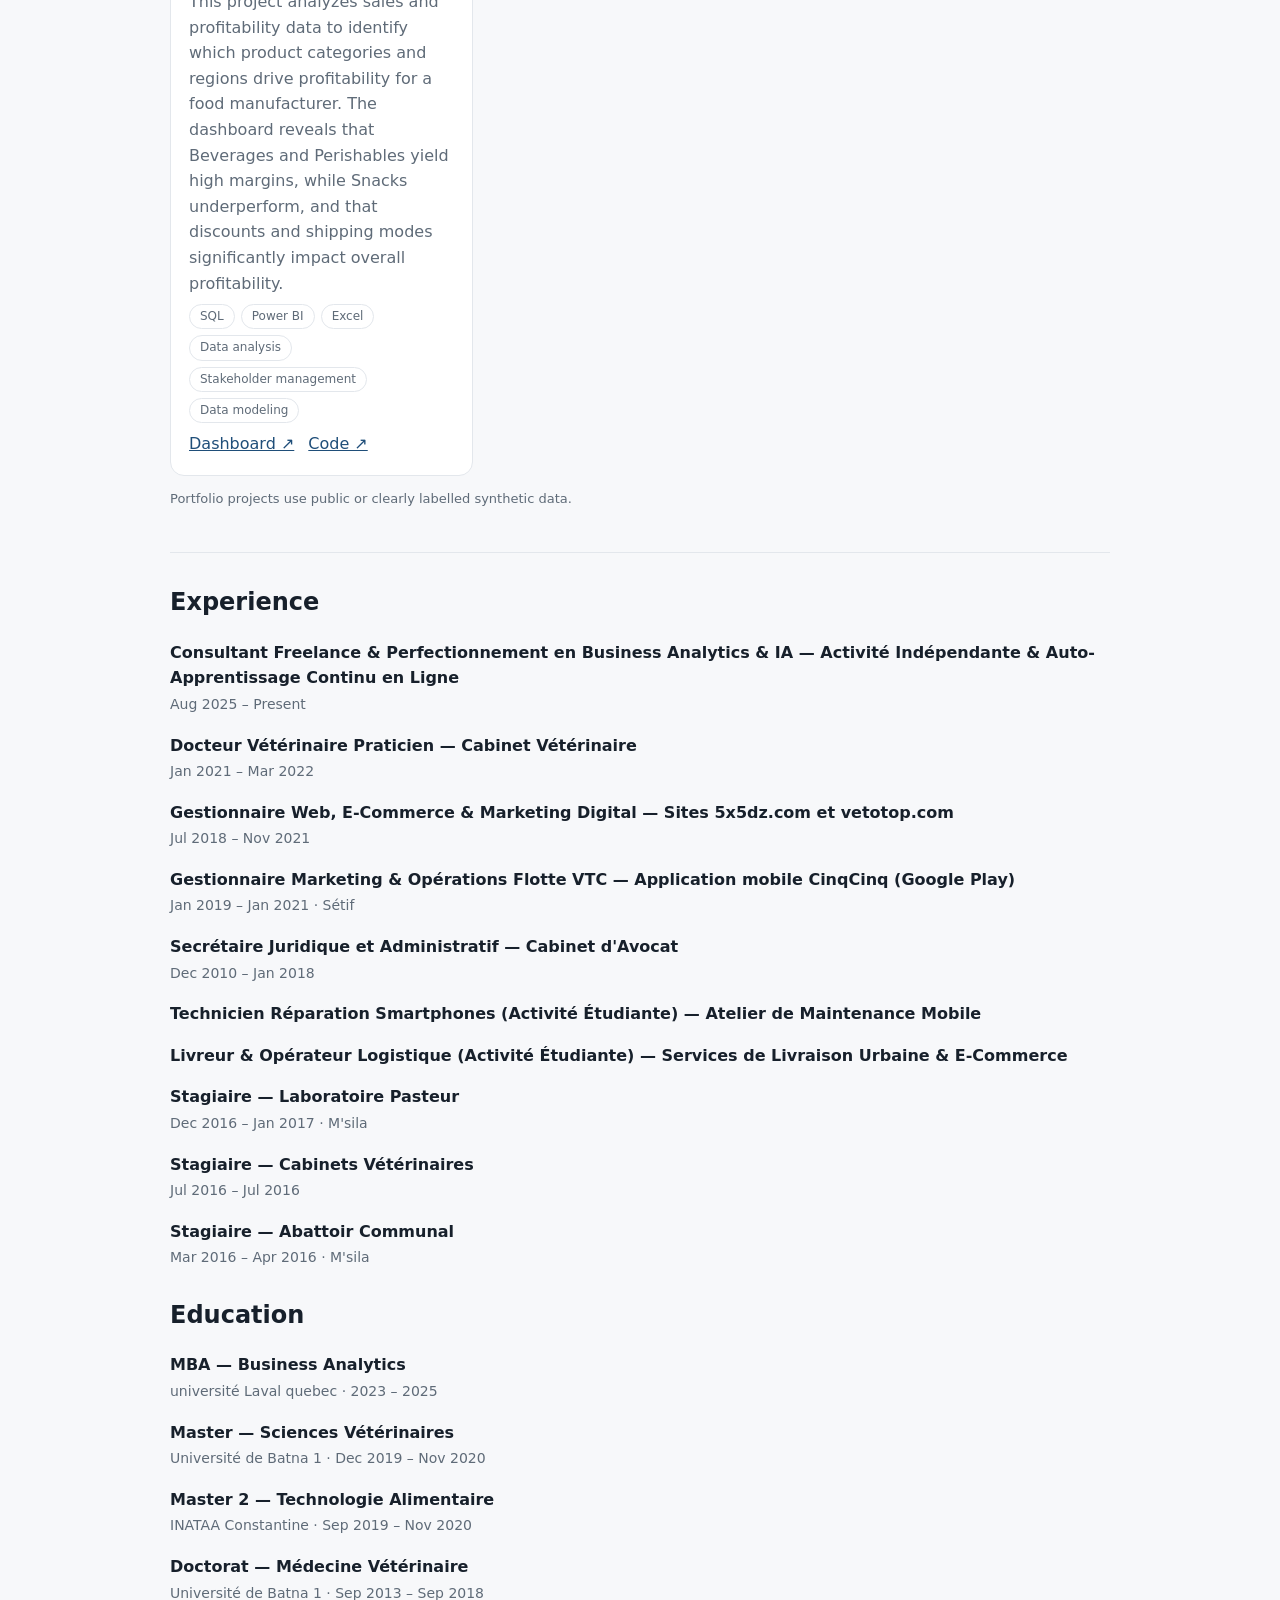
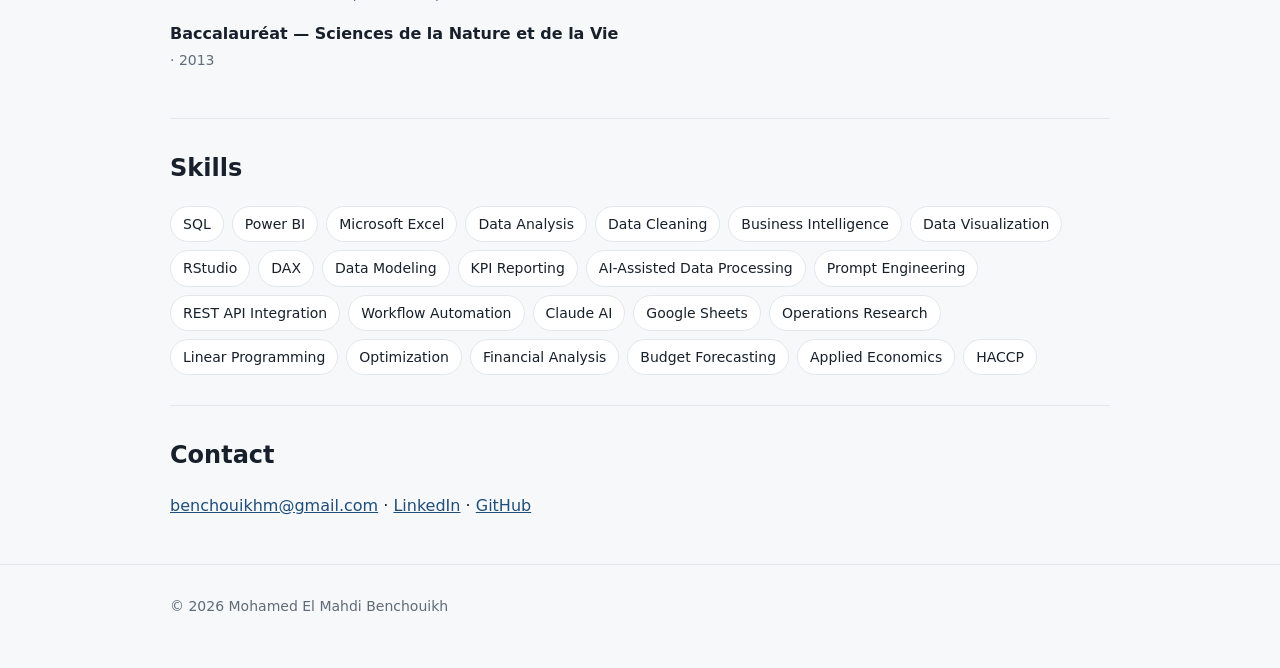
==== commit c3053041: "Update portfolio" ====
--- a/index.html
+++ b/index.html
@@ -14,10 +14,11 @@
 <header class="hero">
 <img src="assets/photo.jpg" alt="Mohamed El Mahdi Benchouikh" />
 <div><h1>Mohamed El Mahdi Benchouikh</h1><p class="head">MBA Business Analytics | Data &amp; AI Consultant | SQL, Power BI, Excel, RStudio | Prompt Engineering &amp; API Integration | Multilingual (FR/EN/AR)</p>
-<a class="btn" href="assets/cv-en.pdf">Download my CV</a><a class="btn ghost" href="https://github.com/bmmahdi">GitHub</a></div>
+<a class="btn" href="assets/cv-en.pdf">Download my CV</a><a class="btn ghost" href="https://www.linkedin.com/in/mohamed-elmahdi-benchouikh-0a564a135/">LinkedIn</a><a class="btn ghost" href="https://github.com/bmmahdi">GitHub</a></div>
 </header>
 <section id="about"><h2>About</h2><p>I turn complex data into actionable insights and build AI-assisted tools that streamline workflows. With an MBA in Business Analytics (2025), a Doctorate in Veterinary Medicine, and a Master's in Food Technology, I bring a unique multidisciplinary perspective to data analysis and business intelligence.</p><p>My expertise includes SQL, Power BI, Excel (advanced), RStudio, data cleaning, KPI reporting, and AI-assisted data processing using Claude AI and REST APIs. I have hands-on experience in e-commerce, fleet management, and clinical practice, which has honed my problem-solving, communication, and stakeholder management skills.</p><p>I am now seeking Business Analyst or Data Analyst roles in Canada, where I can leverage my analytical skills and bilingual proficiency (French C1, English professional) to drive data-informed decisions. I am open to opportunities in business intelligence, data governance, and process improvement.</p><p>Let's connect and explore how I can contribute to your team's success. Feel free to reach out!</p></section>
 <section id="projects"><h2>Projects</h2><div class="cards">
+<article class="card"><h3></h3><p>This analysis examines sales and profitability across product categories and regions, revealing that Technology drives the highest profit while Furniture suffers from low margins. Discounting above 6% significantly reduces profitability, and shipping costs vary by mode, with Delivery Truck being the most expensive per line.</p><div class="tags"><span class="tag">SQL</span><span class="tag">Power BI</span><span class="tag">Excel</span><span class="tag">Data analysis</span><span class="tag">Data visualization</span><span class="tag">Communication</span></div><div class="links"><a href="https://bmmahdi.github.io/retail-sales-profitability-analysis/">Dashboard ↗</a><a href="https://github.com/bmmahdi/retail-sales-profitability-analysis">Code ↗</a></div></article>
 <article class="card"><h3></h3><p>This project analyzes loan applicant data to segment by risk profile and reduce default rates. Key findings show that checking account status, loan purpose, and risk score bands are strong predictors of default, and adjusting approval policy can significantly lower defaults.</p><div class="tags"><span class="tag">SQL</span><span class="tag">Power BI</span><span class="tag">Excel</span><span class="tag">Data analysis</span><span class="tag">Stakeholder management</span><span class="tag">Data modeling</span></div><div class="links"><a href="https://bmmahdi.github.io/credit-risk-dashboard-retail-bank/">Dashboard ↗</a><a href="https://github.com/bmmahdi/credit-risk-dashboard-retail-bank">Code ↗</a></div></article>
 <article class="card"><h3></h3><p>This analysis of 7,043 telecom customers shows a 26.54% churn rate, putting $139,130.85 of monthly revenue at risk. Churn is concentrated among month-to-month contracts, early-tenure customers, fiber optic users lacking support/security add-ons, and electronic-check payers.</p><div class="tags"><span class="tag">SQL</span><span class="tag">Power BI</span><span class="tag">Python</span><span class="tag">Data Analysis</span><span class="tag">Data Visualization</span><span class="tag">Communication</span></div><div class="links"><a href="https://bmmahdi.github.io/telecom-churn-analysis-retention/">Dashboard ↗</a><a href="https://github.com/bmmahdi/telecom-churn-analysis-retention">Code ↗</a></div></article>
 <article class="card"><h3></h3><p>This project analyzes sales and profitability data to identify which product categories and regions drive profitability for a food manufacturer. The dashboard reveals that Beverages and Perishables yield high margins, while Snacks underperform, and that discounts and shipping modes significantly impact overall profitability.</p><div class="tags"><span class="tag">SQL</span><span class="tag">Power BI</span><span class="tag">Excel</span><span class="tag">Data analysis</span><span class="tag">Stakeholder management</span><span class="tag">Data modeling</span></div><div class="links"><a href="https://bmmahdi.github.io/food-supply-chain-sales-dashboard/">Dashboard ↗</a><a href="https://github.com/bmmahdi/food-supply-chain-sales-dashboard">Code ↗</a></div></article>
@@ -34,7 +35,7 @@
 <div class="item"><b>Stagiaire — Cabinets Vétérinaires</b><span>Jul 2016 – Jul 2016</span></div>
 <div class="item"><b>Stagiaire — Abattoir Communal</b><span>Mar 2016 – Apr 2016 · M'sila</span></div>
 <h2 style="margin-top:26px">Education</h2>
-<div class="item"><b>MBA — Business Analytics</b><span>[Établissement] · 2025</span></div>
+<div class="item"><b>MBA — Business Analytics</b><span>université Laval quebec · 2023 – 2025</span></div>
 <div class="item"><b>Master — Sciences Vétérinaires</b><span>Université de Batna 1 · Dec 2019 – Nov 2020</span></div>
 <div class="item"><b>Master 2 — Technologie Alimentaire</b><span>INATAA Constantine · Sep 2019 – Nov 2020</span></div>
 <div class="item"><b>Doctorat — Médecine Vétérinaire</b><span>Université de Batna 1 · Sep 2013 – Sep 2018</span></div>
@@ -42,7 +43,7 @@
 
 </section>
 <section id="skills"><h2>Skills</h2><div class="chips"><span class="chip">SQL</span><span class="chip">Power BI</span><span class="chip">Microsoft Excel</span><span class="chip">Data Analysis</span><span class="chip">Data Cleaning</span><span class="chip">Business Intelligence</span><span class="chip">Data Visualization</span><span class="chip">RStudio</span><span class="chip">DAX</span><span class="chip">Data Modeling</span><span class="chip">KPI Reporting</span><span class="chip">AI-Assisted Data Processing</span><span class="chip">Prompt Engineering</span><span class="chip">REST API Integration</span><span class="chip">Workflow Automation</span><span class="chip">Claude AI</span><span class="chip">Google Sheets</span><span class="chip">Operations Research</span><span class="chip">Linear Programming</span><span class="chip">Optimization</span><span class="chip">Financial Analysis</span><span class="chip">Budget Forecasting</span><span class="chip">Applied Economics</span><span class="chip">HACCP</span></div></section>
-<section id="contact"><h2>Contact</h2><p><a href="mailto:benchouikhm@gmail.com">benchouikhm@gmail.com</a> · <a href="https://github.com/bmmahdi">GitHub</a></p></section>
+<section id="contact"><h2>Contact</h2><p><a href="mailto:benchouikhm@gmail.com">benchouikhm@gmail.com</a> · <a href="https://www.linkedin.com/in/mohamed-elmahdi-benchouikh-0a564a135/">LinkedIn</a> · <a href="https://github.com/bmmahdi">GitHub</a></p></section>
 </main>
 <footer><div class="wrap">© 2026 Mohamed El Mahdi Benchouikh</div></footer>
 </body>
